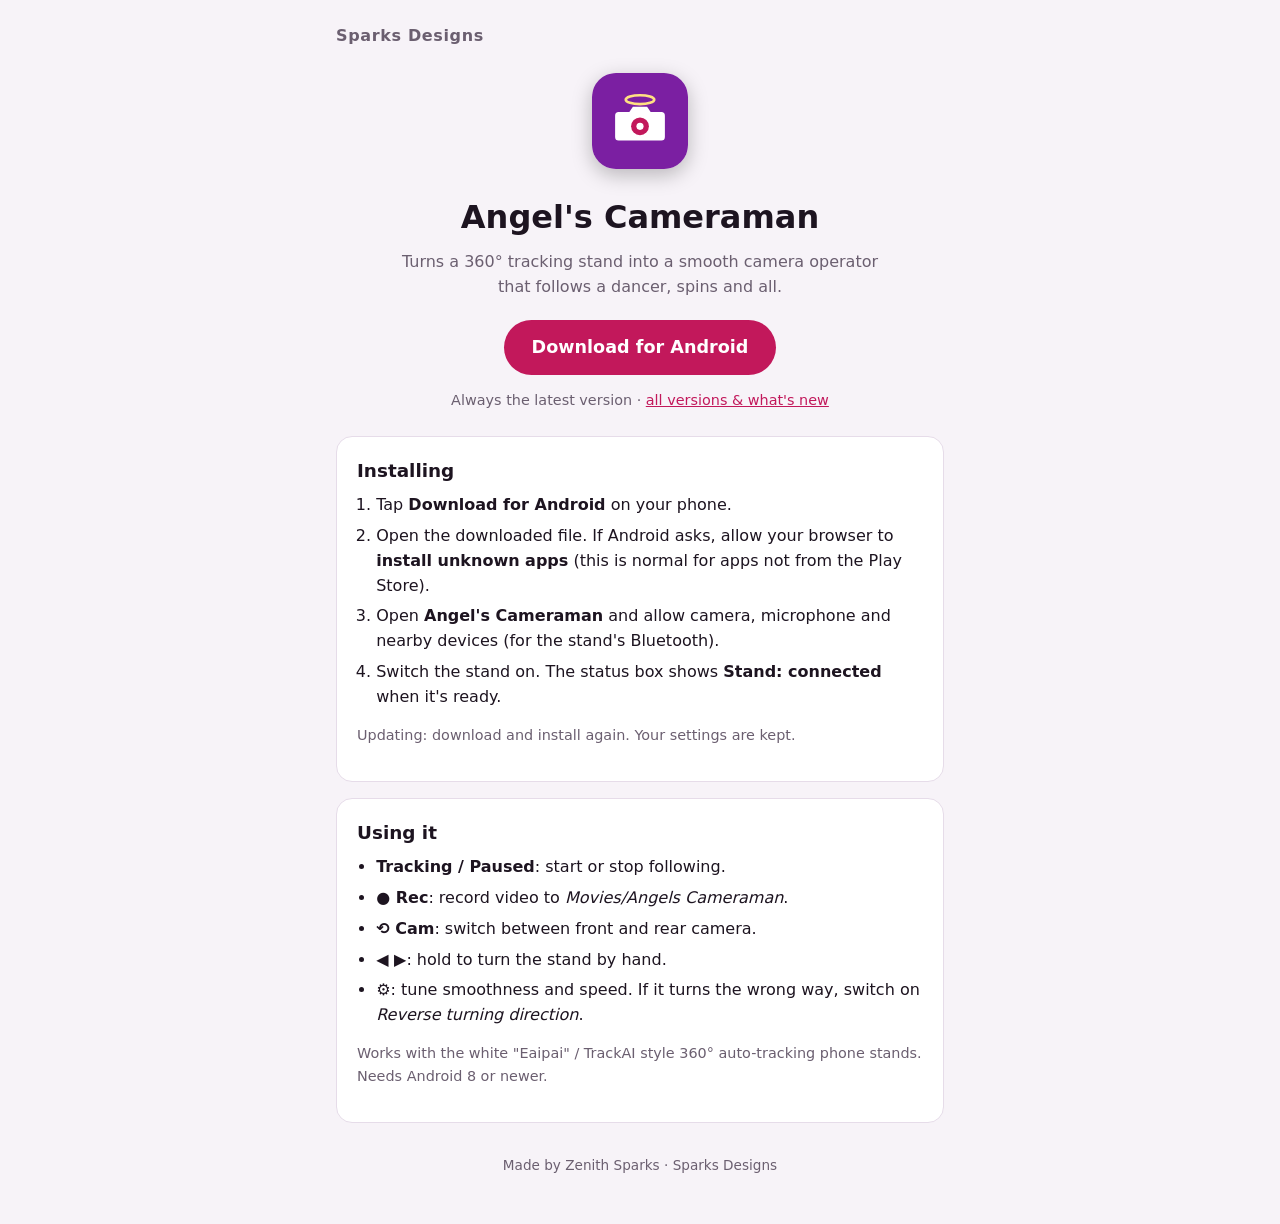
==== angels-cameraman/index.html @ 3763ce13 "Sparks Designs downloads site with Angel's Cameraman page" ====
<!doctype html>
<html lang="en">
<head>
<meta charset="utf-8">
<meta name="viewport" content="width=device-width, initial-scale=1">
<title>Angel's Cameraman – Sparks Designs</title>
<meta name="description" content="Download Angel's Cameraman for Android: a smooth dance-following camera for the 360° tracking stand.">
<link rel="stylesheet" href="../style.css">
</head>
<body>
<main class="wrap">
  <a class="brand" href="../">Sparks Designs</a>

  <section class="hero">
    <svg class="appicon" viewBox="0 0 108 108" aria-hidden="true">
      <rect width="108" height="108" rx="24" fill="#7B1FA2"/>
      <ellipse cx="54" cy="30" rx="16" ry="5" fill="none" stroke="#FFE082" stroke-width="3"/>
      <path fill="#fff" d="M30,44 h12 l4,-6 h16 l4,6 h12 a4,4 0 0 1 4,4 v24 a4,4 0 0 1 -4,4 h-48 a4,4 0 0 1 -4,-4 v-24 a4,4 0 0 1 4,-4 z"/>
      <circle cx="54" cy="60" r="10" fill="#C2185B"/><circle cx="54" cy="60" r="4" fill="#fff"/>
    </svg>
    <h1>Angel's Cameraman</h1>
    <p class="lead">Turns a 360° tracking stand into a smooth camera operator that follows a dancer, spins and all.</p>
    <a class="button" href="https://github.com/sparks-designs/angels-cameraman/releases/latest/download/Angels-Cameraman.apk">Download for Android</a>
    <p class="small">Always the latest version · <a href="https://github.com/sparks-designs/angels-cameraman/releases">all versions &amp; what's new</a></p>
  </section>

  <section class="card">
    <h2>Installing</h2>
    <ol>
      <li>Tap <b>Download for Android</b> on your phone.</li>
      <li>Open the downloaded file. If Android asks, allow your browser to <b>install unknown apps</b> (this is normal for apps not from the Play Store).</li>
      <li>Open <b>Angel's Cameraman</b> and allow camera, microphone and nearby devices (for the stand's Bluetooth).</li>
      <li>Switch the stand on. The status box shows <b>Stand: connected</b> when it's ready.</li>
    </ol>
    <p class="small">Updating: download and install again. Your settings are kept.</p>
  </section>

  <section class="card">
    <h2>Using it</h2>
    <ul>
      <li><b>Tracking / Paused</b>: start or stop following.</li>
      <li><b>● Rec</b>: record video to <i>Movies/Angels Cameraman</i>.</li>
      <li><b>⟲ Cam</b>: switch between front and rear camera.</li>
      <li><b>◀ ▶</b>: hold to turn the stand by hand.</li>
      <li><b>⚙</b>: tune smoothness and speed. If it turns the wrong way, switch on <i>Reverse turning direction</i>.</li>
    </ul>
    <p class="small">Works with the white "Eaipai" / TrackAI style 360° auto-tracking phone stands. Needs Android 8 or newer.</p>
  </section>

  <footer>Made by Zenith Sparks · Sparks Designs</footer>
</main>
</body>
</html>
---- style.css ----
:root {
  --bg: #f7f3f8; --card: #ffffff; --text: #1d1420; --muted: #6b5f70;
  --accent: #c2185b; --accent-text: #ffffff; --line: #e6dce9;
}
@media (prefers-color-scheme: dark) {
  :root { --bg: #120d14; --card: #1d1620; --text: #f3ecf5; --muted: #b3a6b8; --accent: #ff6fb5; --accent-text: #1d1420; --line: #2f2533; }
}
* { box-sizing: border-box; }
body { margin: 0; background: var(--bg); color: var(--text);
  font: 16px/1.55 system-ui, -apple-system, "Segoe UI", Roboto, sans-serif; }
a { color: var(--accent); }
.wrap { max-width: 640px; margin: 0 auto; padding: 24px 16px 48px; }
.brand { display: inline-block; font-weight: 700; letter-spacing: .04em; text-decoration: none; color: var(--muted); margin-bottom: 24px; }
.hero { text-align: center; margin-bottom: 24px; }
.appicon { width: 96px; height: 96px; border-radius: 24px; box-shadow: 0 6px 20px rgba(0,0,0,.25); }
h1 { font-size: 2rem; margin: 16px 0 8px; }
h2 { font-size: 1.15rem; margin: 0 0 8px; }
.lead { color: var(--muted); margin: 0 auto 20px; max-width: 30em; }
.button { display: inline-block; background: var(--accent); color: var(--accent-text); font-weight: 700;
  text-decoration: none; padding: 14px 28px; border-radius: 999px; font-size: 1.1rem; }
.small { color: var(--muted); font-size: .9rem; }
.card { background: var(--card); border: 1px solid var(--line); border-radius: 16px; padding: 20px; margin: 16px 0; }
.card ol, .card ul { padding-left: 1.2em; margin: 0 0 8px; }
.card li { margin: 6px 0; }
.products { list-style: none; padding: 0; margin: 0; }
.products a { display: block; padding: 14px 0; font-weight: 600; text-decoration: none; border-bottom: 1px solid var(--line); }
.products li:last-child a { border-bottom: 0; }
.products span { display: block; font-weight: 400; color: var(--muted); font-size: .9rem; }
footer { text-align: center; color: var(--muted); font-size: .85rem; margin-top: 32px; }
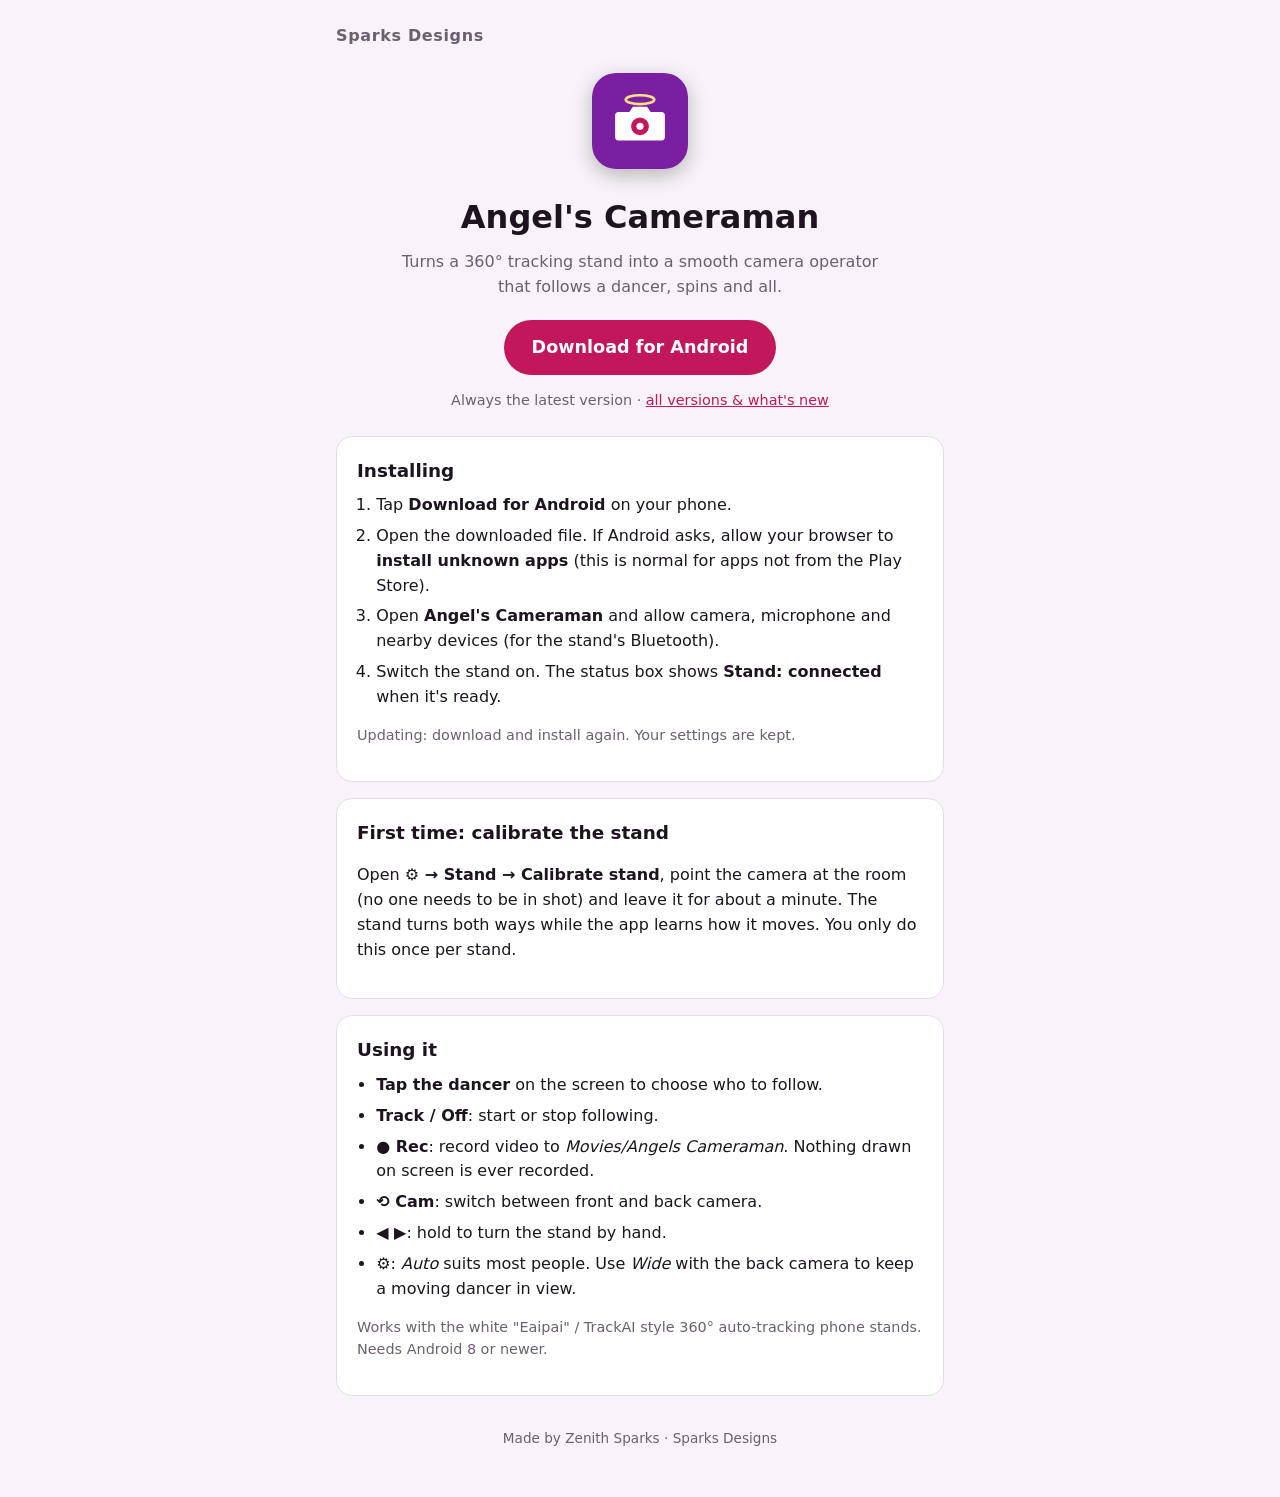
==== commit 75627673: "Angel's Cameraman page: calibration and v0.4 controls" ====
--- a/angels-cameraman/index.html
+++ b/angels-cameraman/index.html
@@ -36,13 +36,19 @@
   </section>
 
   <section class="card">
+    <h2>First time: calibrate the stand</h2>
+    <p>Open <b>⚙ → Stand → Calibrate stand</b>, point the camera at the room (no one needs to be in shot) and leave it for about a minute. The stand turns both ways while the app learns how it moves. You only do this once per stand.</p>
+  </section>
+
+  <section class="card">
     <h2>Using it</h2>
     <ul>
-      <li><b>Tracking / Paused</b>: start or stop following.</li>
-      <li><b>● Rec</b>: record video to <i>Movies/Angels Cameraman</i>.</li>
-      <li><b>⟲ Cam</b>: switch between front and rear camera.</li>
+      <li><b>Tap the dancer</b> on the screen to choose who to follow.</li>
+      <li><b>Track / Off</b>: start or stop following.</li>
+      <li><b>● Rec</b>: record video to <i>Movies/Angels Cameraman</i>. Nothing drawn on screen is ever recorded.</li>
+      <li><b>⟲ Cam</b>: switch between front and back camera.</li>
       <li><b>◀ ▶</b>: hold to turn the stand by hand.</li>
-      <li><b>⚙</b>: tune smoothness and speed. If it turns the wrong way, switch on <i>Reverse turning direction</i>.</li>
+      <li><b>⚙</b>: <i>Auto</i> suits most people. Use <i>Wide</i> with the back camera to keep a moving dancer in view.</li>
     </ul>
     <p class="small">Works with the white "Eaipai" / TrackAI style 360° auto-tracking phone stands. Needs Android 8 or newer.</p>
   </section>
